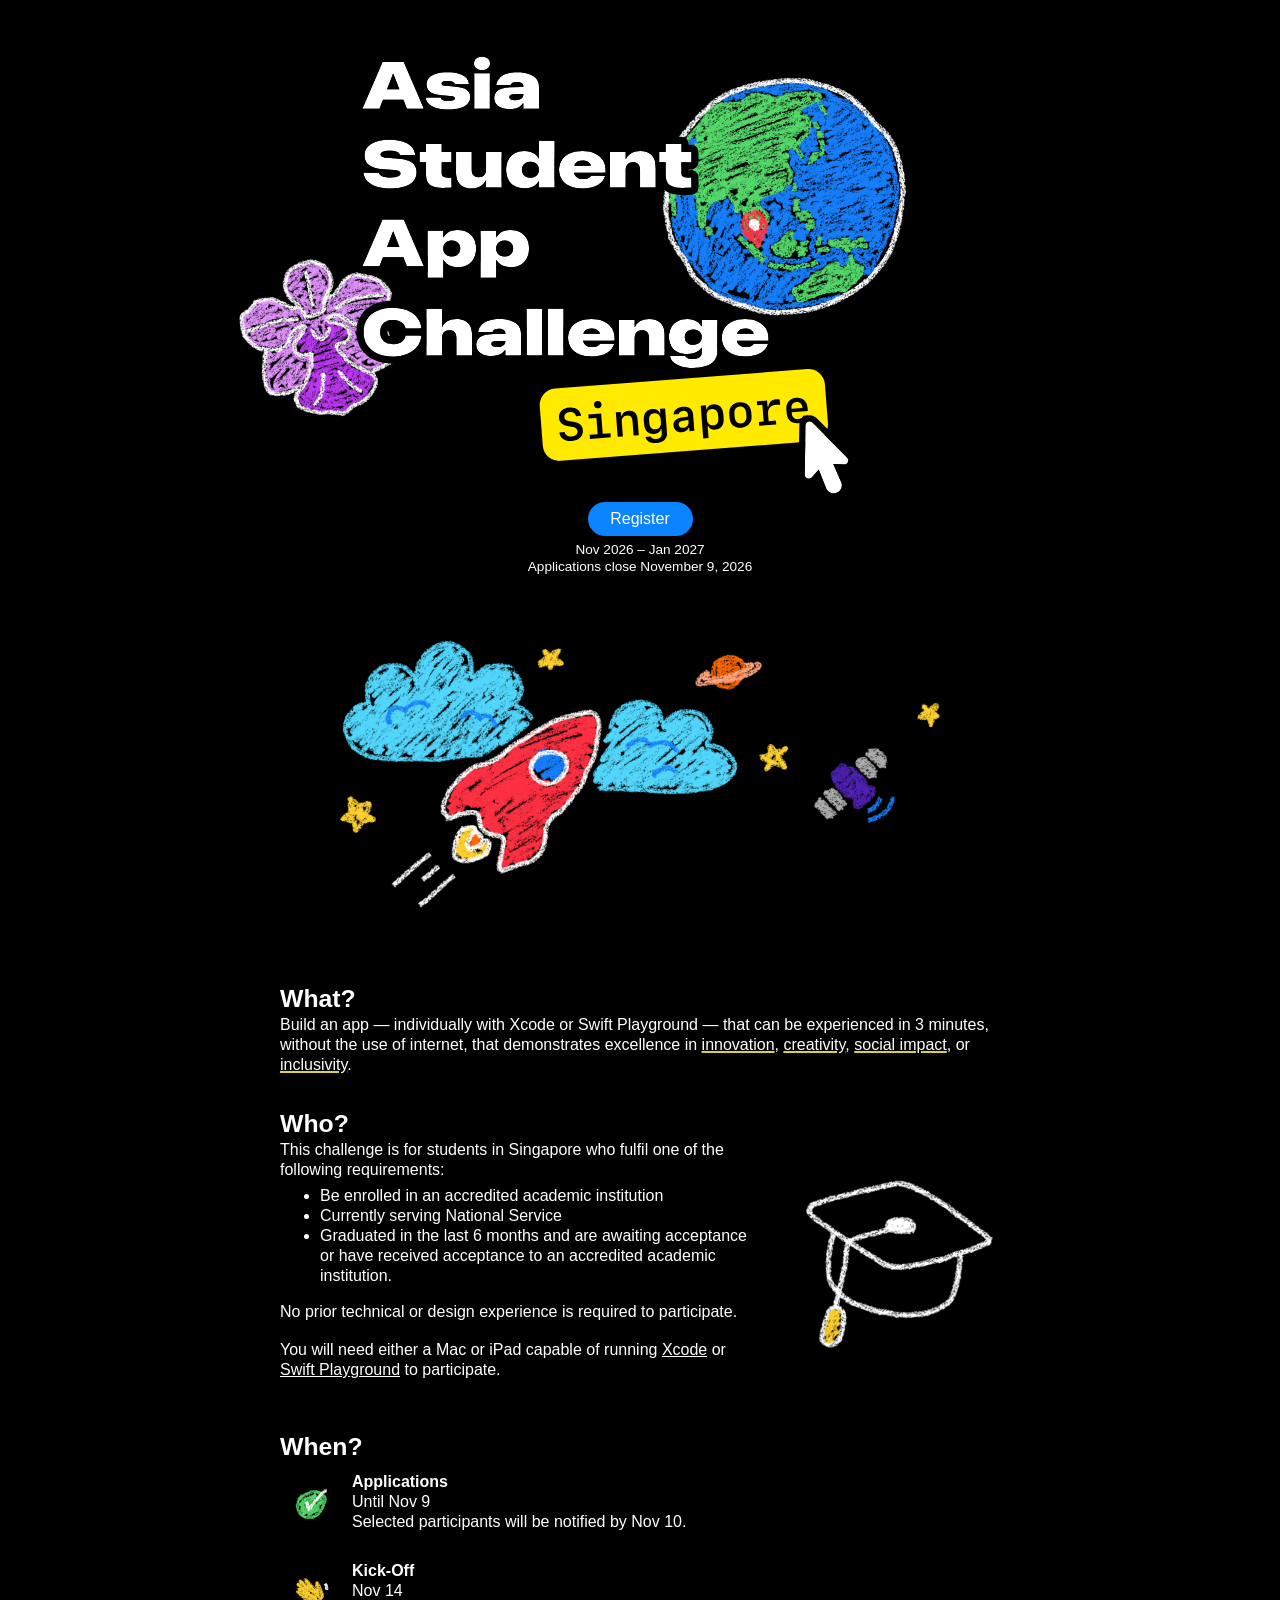
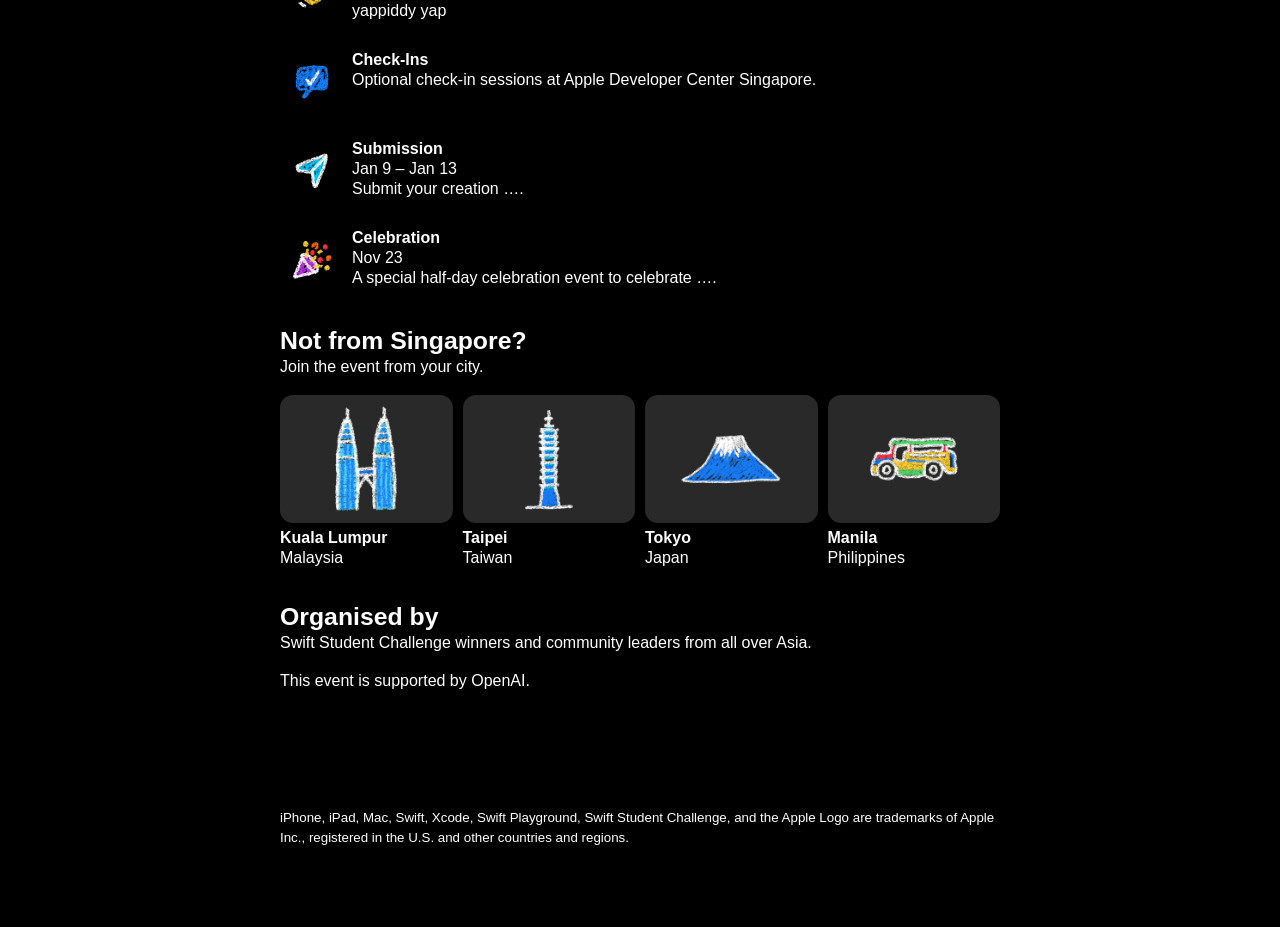
==== index.html @ daca62c1 "initial commit" ====
<!doctype html>
<html lang="en">
<head>
  <meta charset="utf-8">
  <meta name="viewport" content="width=device-width, initial-scale=1">
  <meta name="description" content="Asia Student App Challenge Singapore: Build an app and take part in a student app challenge.">
  <title>Asia Student App Challenge — Singapore</title>
  <link rel="stylesheet" href="styles.css">
</head>
<body>
  <header class="hero">
    <div class="hero-title">
      <img class="hero-accessory" src="assets/sg.orchid.png" alt="" aria-hidden="true">
      <img class="hero-globe" src="assets/sg.globe.png" alt="" aria-hidden="true">
      <img class="hero-logo" src="assets/sg.logo.svg" alt="Asia Student App Challenge (Singapore)">

    </div>

    <a class="register" href="#register">Register</a>
    <p class="dates">Nov 2026 – Jan 2027</p>
    <p class="dates">Applications close November 9, 2026</p>

    <img src="assets/ww.hero.rocket.png" width="100%" alt="" aria-hidden="true">
  </header>

  <main>
    <section aria-labelledby="what-heading">
      <h2 id="what-heading">What?</h2>
      <p>Build an app — individually with Xcode or Swift Playground — that can be experienced in 3 minutes, without the use of internet, that demonstrates excellence in <mark>innovation</mark>, <mark>creativity</mark>, <mark>social impact</mark>, or <mark>inclusivity</mark>.</p>
    </section>

    <section aria-labelledby="who-heading">
        <h2 id="who-heading">Who?</h2>

        <div class="who-content">
            <div class="who-text">
            <p>This challenge is for students in Singapore who fulfil one of the following requirements:</p>

            <ul>
                <li>Be enrolled in an accredited academic institution</li>
                <li>Currently serving National Service</li>
                <li>Graduated in the last 6 months and are awaiting acceptance or have received acceptance to an accredited academic institution.</li>
            </ul>

            <p>No prior technical or design experience is required to participate.</p>

            <p>You will need either a Mac or iPad capable of running <a href="https://developer.apple.com/xcode">Xcode</a> or <a href="https://developer.apple.com/swift-playground">Swift Playground</a> to participate.</p>
            </div>

            <div class="who-art" aria-hidden="true">
            <img class="who-graduation" src="assets/ww.graduationcap.png" alt="">
            </div>
        </div>
    </section>

    <section aria-labelledby="when-heading">
      <h2 id="when-heading">When?</h2>
      <ol class="timeline">
        <li>
          <img src="assets/ww.applications.png" alt="" aria-hidden="true">
          <div><h3>Applications</h3><p>Until Nov 9<br>Selected participants will be notified by Nov 10.</p></div>
        </li>
        <li>
          <img src="assets/ww.kickoff.png" alt="" aria-hidden="true">
          <div><h3>Kick-Off</h3><p>Nov 14<br>yappiddy yap</p></div>
        </li>
        <li>
          <img src="assets/ww.checkins.png" alt="" aria-hidden="true">
          <div><h3>Check-Ins</h3><p>Optional check-in sessions at Apple Developer Center Singapore.</p></div>
        </li>
        <li>
          <img src="assets/ww.submissions.png" alt="" aria-hidden="true">
          <div><h3>Submission</h3><p>Jan 9 – Jan 13<br>Submit your creation ….</p></div>
        </li>
        <li>
          <img src="assets/ww.celebration.png" alt="" aria-hidden="true">
          <div><h3>Celebration</h3><p>Nov 23<br>A special half-day celebration event to celebrate ….</p></div>
        </li>
      </ol>
    </section>

    <section aria-labelledby="cities-heading">
      <h2 id="cities-heading">Not from Singapore?</h2>
      <p>Join the event from your city.</p>
      <div class="cities">
        <article>
          <div class="city-image"><img src="assets/my.twintowers.png" alt="Illustration of the Petronas Twin Towers"></div>
          <h3>Kuala Lumpur</h3>
          <p>Malaysia</p>
        </article>
        <article>
          <div class="city-image"><img src="assets/tw.taipei101.png" alt="Illustration of Taipei 101"></div>
          <h3>Taipei</h3>
          <p>Taiwan</p>
        </article>
        <article>
          <div class="city-image"><img src="assets/jp.mtfuji.png" alt="Illustration of Mount Fuji"></div>
          <h3>Tokyo</h3>
          <p>Japan</p>
        </article>
        <article>
          <div class="city-image"><img src="assets/ph.jeepney.png" alt="Illustration of a Philippine jeepney"></div>
          <h3>Manila</h3>
          <p>Philippines</p>
        </article>
      </div>
    </section>

    <section aria-labelledby="organised-heading">
      <h2 id="organised-heading">Organised by</h2>
      <p>Swift Student Challenge winners and community leaders from all over Asia.</p>
      <p>This event is supported by OpenAI.</p>
    </section>
  </main>
  <footer>
    <main>
        <small>iPhone, iPad, Mac, Swift, Xcode, Swift Playground, Swift Student Challenge, and the Apple Logo are trademarks of Apple Inc., registered in the U.S. and other countries and regions.</small>
    </main>
  </footer>
</body>
</html>
---- styles.css ----
* {
  box-sizing: border-box;
}

html {
  background: #000;
  color-scheme: dark;
  font-family: -apple-system, BlinkMacSystemFont, Helvetica, Arial, sans-serif;
}

body {
  margin: 0;
  background: #000;
  color: #fff;
  font-size: 16px;
  line-height: 1.25;
}

a {
  color: inherit;
}

.hero,
main {
  width: min(100% - 48px, 560px);
  margin-inline: auto;
}

.hero {
  min-height: 600px;
  padding-top: 38px;
  text-align: center;
}

.hero-title {
  position: relative;
  width: 80%;
  aspect-ratio: 360 / 230;
  margin-inline: auto;
}

.hero-logo {
  position: absolute;
  z-index: 3;

  width: 100%;
  height: auto;

  left: 0;
  top: 0;
}

.hero-globe {
  position: absolute;
  z-index: 1;

  width: 50%;

  right: 0;
  top: 4%;

  transform: rotate(-8deg);
}

.hero-accessory {
  position: absolute;
  z-index: 2;

  width: 30%;

  left: -20%;
  bottom: -5%;

  transform: rotate(-15deg);
}

h1 {
  position: relative;
  z-index: 2;
  margin: 0;
  font-size: clamp(3rem, 13vw, 4.25rem);
  line-height: .98;
  letter-spacing: -.04em;
}

.region {
  position: absolute;
  z-index: 3;
  right: -45px;
  bottom: -43px;
  transform: rotate(-5deg);
}

.region span {
  display: block;
  padding: 7px 12px 5px;
  border-radius: 10px;
  background: #ffea00;
  color: #000;
  font: 700 1.75rem/1.05 ui-monospace, SFMono-Regular, Menlo, monospace;
}

.register {
  display: block;
  width: 105px;
  margin: 96px auto 6px;
  padding: 7px 12px;
  border-radius: 999px;
  background: #0a84ff;
  text-decoration: none;
}

.register:focus-visible {
  outline: 3px solid #fff;
  outline-offset: 4px;
}

.dates {
  margin: 0;
  font-size: .85rem;
}

.hero-art {
  position: relative;
  height: 225px;
  overflow: hidden;
}

section {
  position: relative;
  margin-bottom: 36px;
}

h2 {
  margin: 0 0 3px;
  font-size: 1.55rem;
  line-height: 1.05;
}

h3 {
  margin: 0;
  font-size: 1rem;
}

p {
  margin: 0 0 18px;
}

mark {
  padding: 0;
  background: transparent;
  color: #fff;
  text-decoration: underline;
  text-decoration-color: #d8d338;
  text-decoration-thickness: 2px;
}

ul {
  margin-top: -12px;
}

.section-art {
  position: absolute;
  right: 0;
}

.who-graduation {
  rotate: 10deg;
}

.timeline {
  margin: 12px 0 0;
  padding: 0;
  list-style: none;
}

.timeline li {
  display: grid;
  grid-template-columns: 64px 1fr;
  gap: 8px;
  align-items: start;
  margin-bottom: 25px;
}

.timeline img {
  width: 64px;
  height: 64px;
  object-fit: contain;
}

.timeline p,
.cities p {
  margin: 0;
}

.cities {
  display: grid;
  grid-template-columns: repeat(2, minmax(0, 1fr));
  gap: 14px 10px;
  margin-top: 10px;
}

.cities article {
  min-width: 0;
}

.city-image {
  display: grid;
  place-items: center;
  min-height: 128px;
  padding: 8px;
  border-radius: 13px;
  background: #292929;
}

.city-image img {
  display: block;
  max-width: 100%;
  height: 110px;
  object-fit: contain;
}

.cities h3 {
  margin-top: 5px;
}

.who-content {
  display: flex;
  align-items: center;
  gap: 2rem;
}

.who-text {
  flex: 1;
}

.who-art {
  flex: 0 0 30%;
}

.who-art img {
  display: block;
  width: 100%;
  height: auto;
}

@media (max-width: 430px) {
  .hero,
  main {
    width: min(100% - 32px, 560px);
  }

  .hero {
    min-height: 565px;
  }

  h1 {
    font-size: clamp(2.7rem, 13vw, 3.6rem);
  }

  .region {
    right: -20px;
  }

  .region span {
    font-size: 1.35rem;
  }
}

@media (min-width: 720px) {
  .hero,
  main {
    width: min(100% - 64px, 720px);
  }

  .cities {
    grid-template-columns: repeat(4, 1fr);
  }
}

@media (max-width: 600px) {
  .who-content {
    flex-direction: column;
    align-items: flex-start;
  }

  .who-art {
    width: 40%;
    align-self: center;
  }
}

/* footer */
footer {
  padding-top: 80px;
  padding-bottom: 80px;
  width: 100%;
  align-items: center;
}
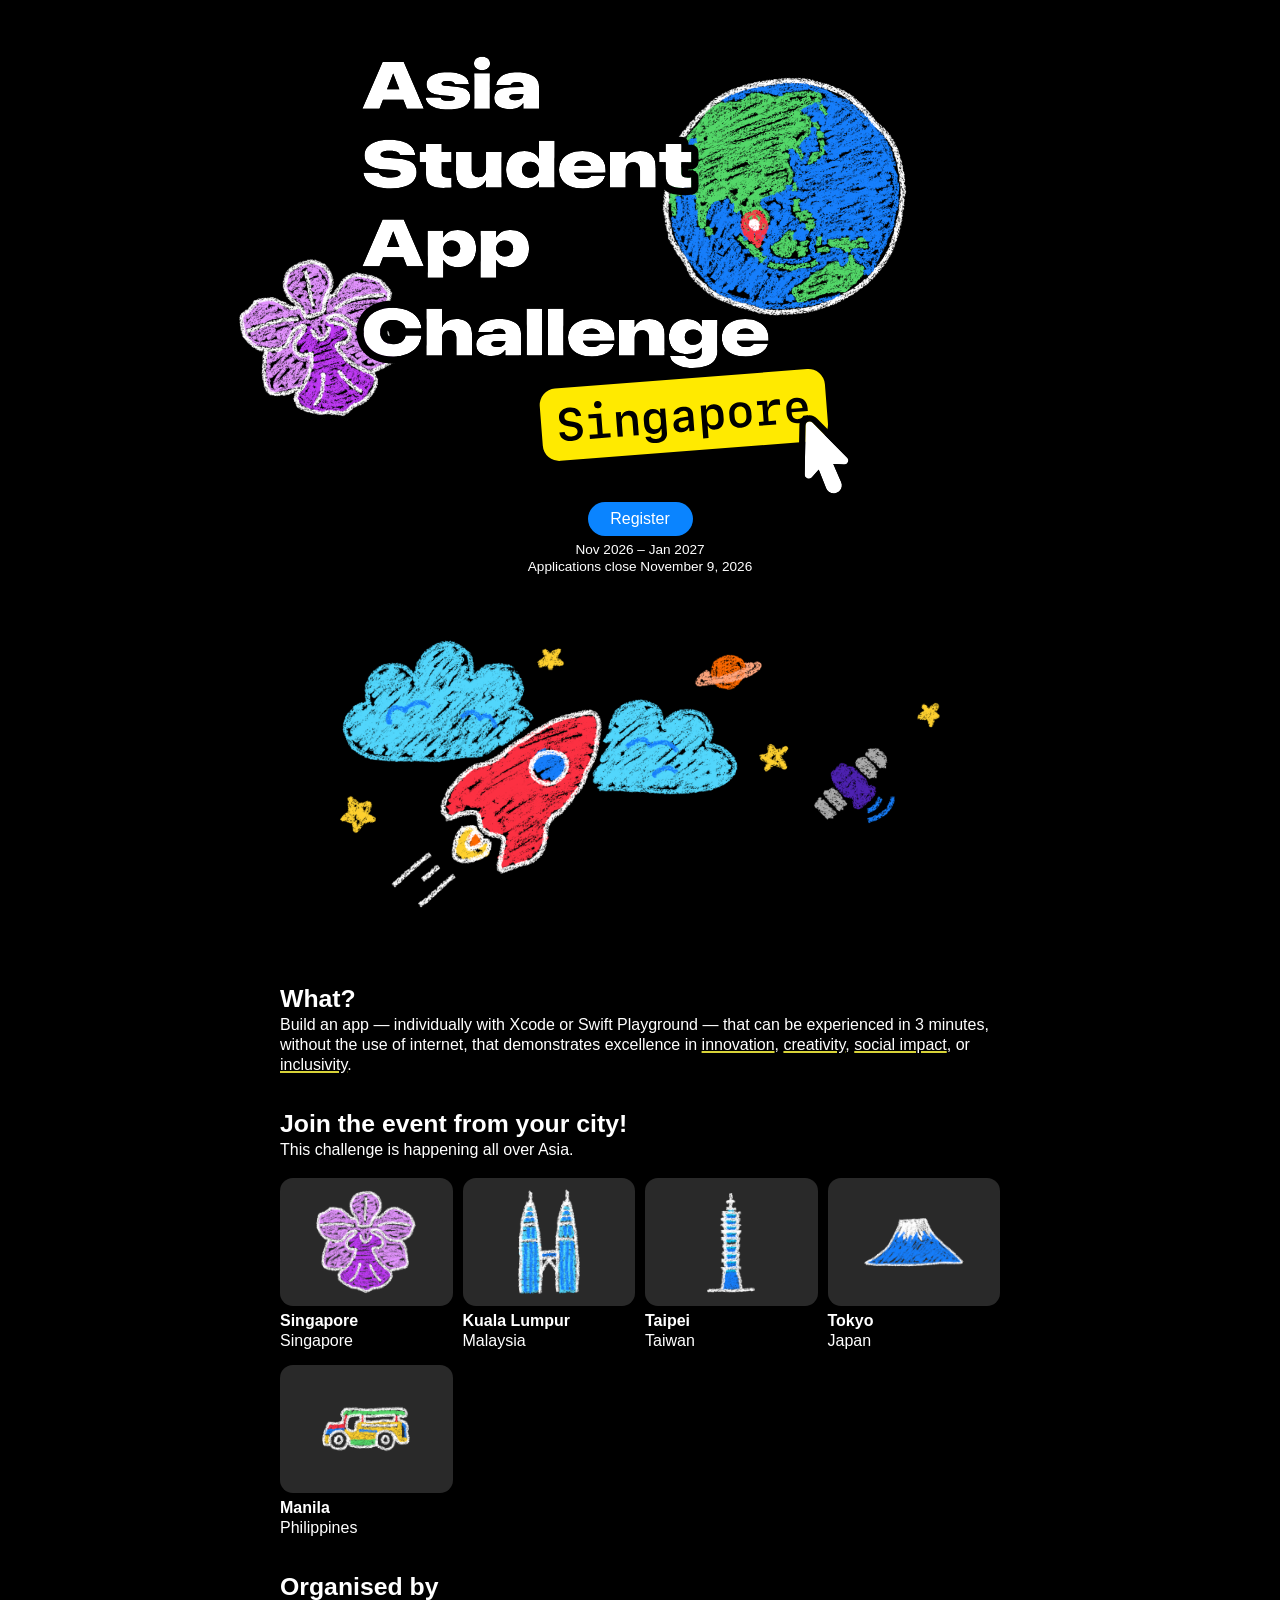
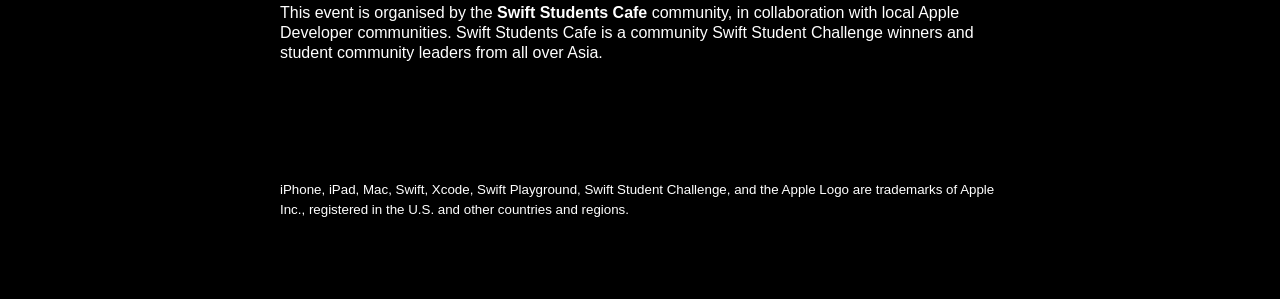
==== commit f77d03e3: "update home page" ====
--- a/index.html
+++ b/index.html
@@ -4,7 +4,7 @@
   <meta charset="utf-8">
   <meta name="viewport" content="width=device-width, initial-scale=1">
   <meta name="description" content="Asia Student App Challenge Singapore: Build an app and take part in a student app challenge.">
-  <title>Asia Student App Challenge — Singapore</title>
+  <title>Asia Student App Challenge</title>
   <link rel="stylesheet" href="styles.css">
 </head>
 <body>
@@ -29,60 +29,17 @@
       <p>Build an app — individually with Xcode or Swift Playground — that can be experienced in 3 minutes, without the use of internet, that demonstrates excellence in <mark>innovation</mark>, <mark>creativity</mark>, <mark>social impact</mark>, or <mark>inclusivity</mark>.</p>
     </section>
 
-    <section aria-labelledby="who-heading">
-        <h2 id="who-heading">Who?</h2>
-
-        <div class="who-content">
-            <div class="who-text">
-            <p>This challenge is for students in Singapore who fulfil one of the following requirements:</p>
-
-            <ul>
-                <li>Be enrolled in an accredited academic institution</li>
-                <li>Currently serving National Service</li>
-                <li>Graduated in the last 6 months and are awaiting acceptance or have received acceptance to an accredited academic institution.</li>
-            </ul>
-
-            <p>No prior technical or design experience is required to participate.</p>
-
-            <p>You will need either a Mac or iPad capable of running <a href="https://developer.apple.com/xcode">Xcode</a> or <a href="https://developer.apple.com/swift-playground">Swift Playground</a> to participate.</p>
-            </div>
-
-            <div class="who-art" aria-hidden="true">
-            <img class="who-graduation" src="assets/ww.graduationcap.png" alt="">
-            </div>
-        </div>
-    </section>
-
-    <section aria-labelledby="when-heading">
-      <h2 id="when-heading">When?</h2>
-      <ol class="timeline">
-        <li>
-          <img src="assets/ww.applications.png" alt="" aria-hidden="true">
-          <div><h3>Applications</h3><p>Until Nov 9<br>Selected participants will be notified by Nov 10.</p></div>
-        </li>
-        <li>
-          <img src="assets/ww.kickoff.png" alt="" aria-hidden="true">
-          <div><h3>Kick-Off</h3><p>Nov 14<br>yappiddy yap</p></div>
-        </li>
-        <li>
-          <img src="assets/ww.checkins.png" alt="" aria-hidden="true">
-          <div><h3>Check-Ins</h3><p>Optional check-in sessions at Apple Developer Center Singapore.</p></div>
-        </li>
-        <li>
-          <img src="assets/ww.submissions.png" alt="" aria-hidden="true">
-          <div><h3>Submission</h3><p>Jan 9 – Jan 13<br>Submit your creation ….</p></div>
-        </li>
-        <li>
-          <img src="assets/ww.celebration.png" alt="" aria-hidden="true">
-          <div><h3>Celebration</h3><p>Nov 23<br>A special half-day celebration event to celebrate ….</p></div>
-        </li>
-      </ol>
-    </section>
-
     <section aria-labelledby="cities-heading">
-      <h2 id="cities-heading">Not from Singapore?</h2>
-      <p>Join the event from your city.</p>
+      <h2 id="cities-heading">Join the event from your city!</h2>
+      <p>This challenge is happening all over Asia.</p>
       <div class="cities">
+        <a href="sg/">
+            <article>
+                <div class="city-image"><img src="assets/sg.orchid.png" alt="Illustration of the Vanda Miss Joakim"></div>
+                <h3>Singapore</h3>
+                <p>Singapore</p>
+            </article>
+        </a>
         <article>
           <div class="city-image"><img src="assets/my.twintowers.png" alt="Illustration of the Petronas Twin Towers"></div>
           <h3>Kuala Lumpur</h3>
@@ -108,8 +65,7 @@
 
     <section aria-labelledby="organised-heading">
       <h2 id="organised-heading">Organised by</h2>
-      <p>Swift Student Challenge winners and community leaders from all over Asia.</p>
-      <p>This event is supported by OpenAI.</p>
+      <p>This event is organised by the <b>Swift Students Cafe</b> community, in collaboration with local Apple Developer communities. Swift Students Cafe is a community Swift Student Challenge winners and student community leaders from all over Asia.</p>
     </section>
   </main>
   <footer>
--- a/styles.css
+++ b/styles.css
@@ -193,6 +193,10 @@
   margin: 0;
 }
 
+.cities > a {
+  text-decoration: none;
+}
+
 .cities {
   display: grid;
   grid-template-columns: repeat(2, minmax(0, 1fr));
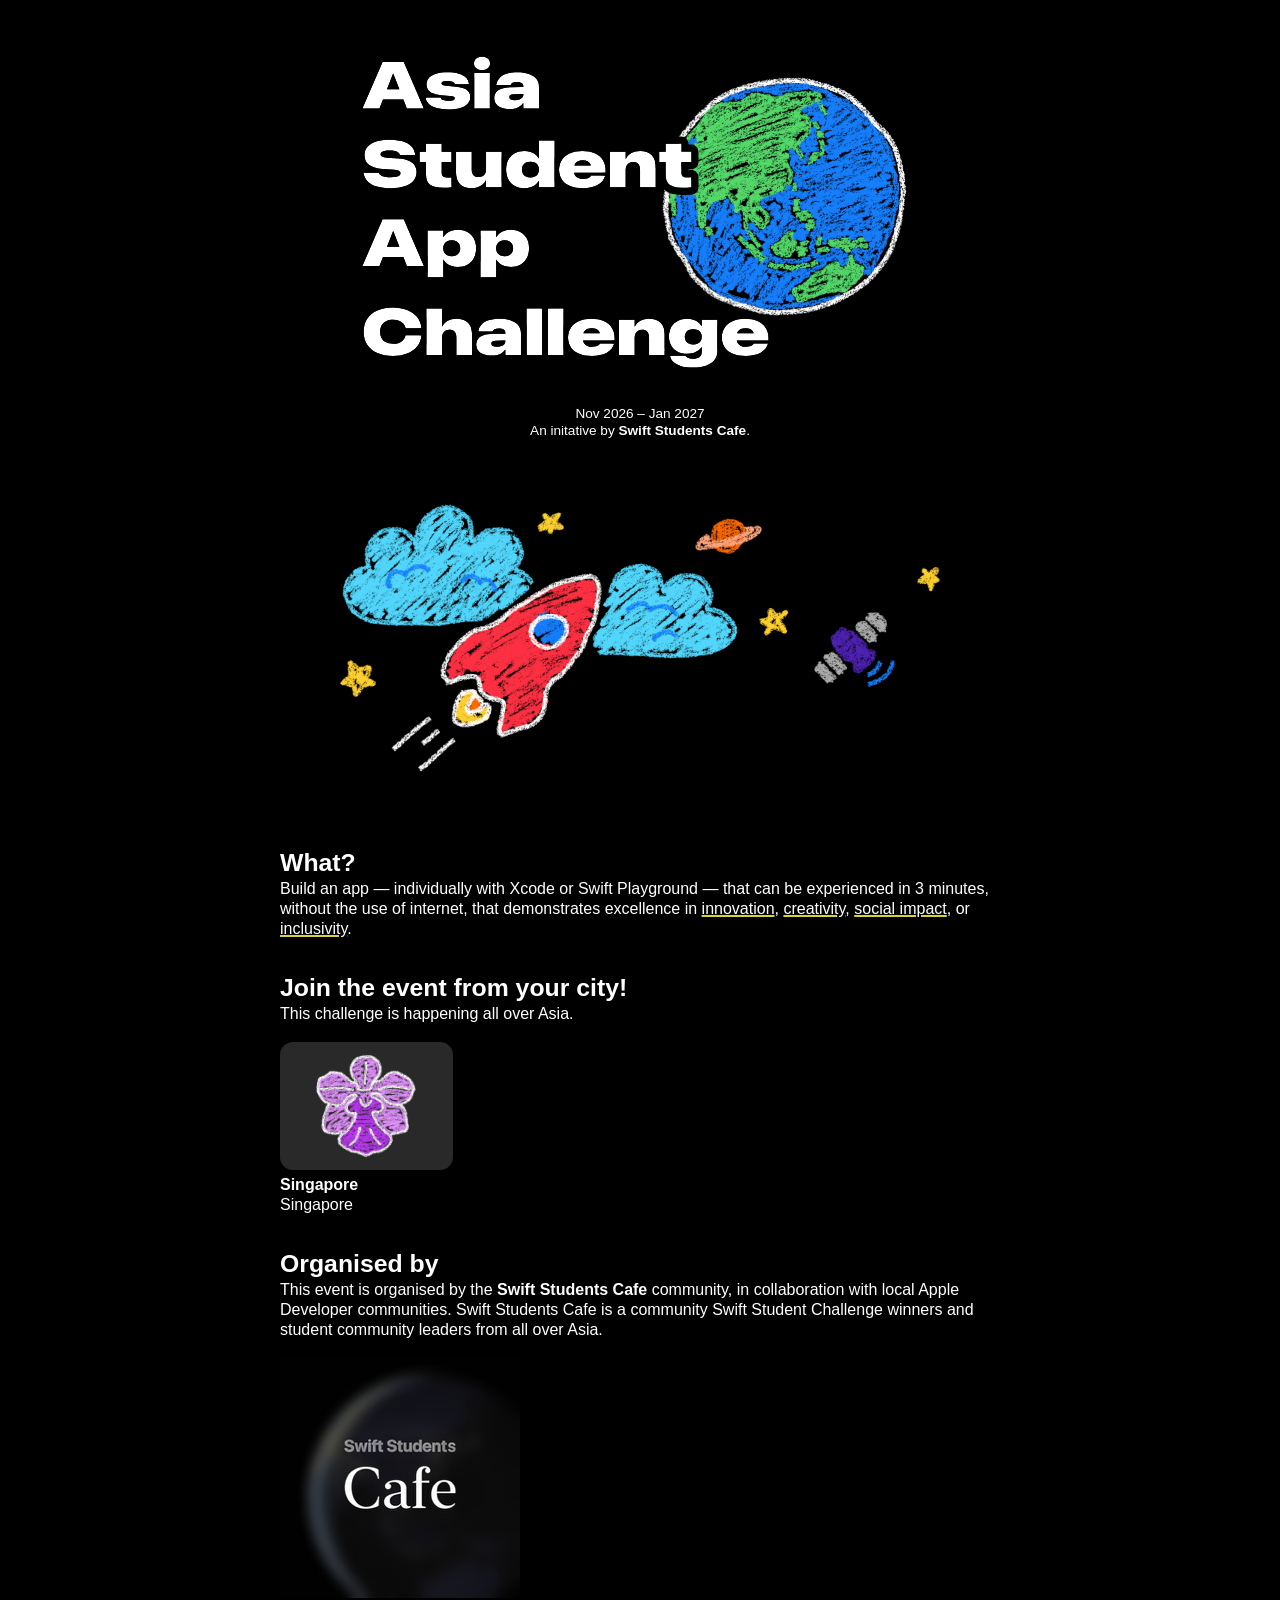
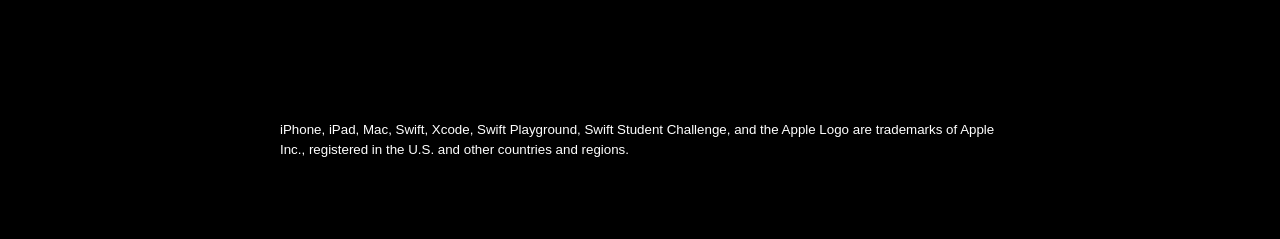
==== commit 76506aa7: "feat: fix home page" ====
--- a/index.html
+++ b/index.html
@@ -10,15 +10,13 @@
 <body>
   <header class="hero">
     <div class="hero-title">
-      <img class="hero-accessory" src="assets/sg.orchid.png" alt="" aria-hidden="true">
-      <img class="hero-globe" src="assets/sg.globe.png" alt="" aria-hidden="true">
-      <img class="hero-logo" src="assets/sg.logo.svg" alt="Asia Student App Challenge (Singapore)">
+      <img class="hero-globe" src="assets/ww.globe.png" alt="" aria-hidden="true">
+      <img class="hero-logo" src="assets/ww.logo.svg" alt="Asia Student App Challenge (Singapore)">
 
     </div>
 
-    <a class="register" href="#register">Register</a>
     <p class="dates">Nov 2026 – Jan 2027</p>
-    <p class="dates">Applications close November 9, 2026</p>
+    <p class="dates">An initative by <b>Swift Students Cafe</b>.</p>
 
     <img src="assets/ww.hero.rocket.png" width="100%" alt="" aria-hidden="true">
   </header>
@@ -40,7 +38,7 @@
                 <p>Singapore</p>
             </article>
         </a>
-        <article>
+        <!-- <article>
           <div class="city-image"><img src="assets/my.twintowers.png" alt="Illustration of the Petronas Twin Towers"></div>
           <h3>Kuala Lumpur</h3>
           <p>Malaysia</p>
@@ -59,13 +57,14 @@
           <div class="city-image"><img src="assets/ph.jeepney.png" alt="Illustration of a Philippine jeepney"></div>
           <h3>Manila</h3>
           <p>Philippines</p>
-        </article>
+        </article> -->
       </div>
     </section>
 
     <section aria-labelledby="organised-heading">
       <h2 id="organised-heading">Organised by</h2>
       <p>This event is organised by the <b>Swift Students Cafe</b> community, in collaboration with local Apple Developer communities. Swift Students Cafe is a community Swift Student Challenge winners and student community leaders from all over Asia.</p>
+      <img src="assets/ww.logo.sscafe.png" alt="Swift Students Cafe">
     </section>
   </main>
   <footer>
--- a/styles.css
+++ b/styles.css
@@ -208,6 +208,39 @@
   min-width: 0;
 }
 
+.cities-scroll {
+  display: flex;
+  flex-wrap: nowrap;
+  gap: 10px;
+  margin-top: 10px;
+
+  overflow-x: auto;
+  width: 100%;
+
+  scrollbar-width: none; /* Firefox */
+  -ms-overflow-style: none; /* Older Edge/IE */
+}
+
+.cities-scroll::-webkit-scrollbar {
+  display: none; /* Safari + Chrome */
+}
+
+.cities-scroll > * {
+  flex: 0 0 auto;
+}
+
+.cities-scroll p {
+  margin: 0;
+}
+
+.cities-scroll > a {
+  text-decoration: none;
+}
+
+.cities-scroll article {
+  min-width: 200px;
+}
+
 .city-image {
   display: grid;
   place-items: center;
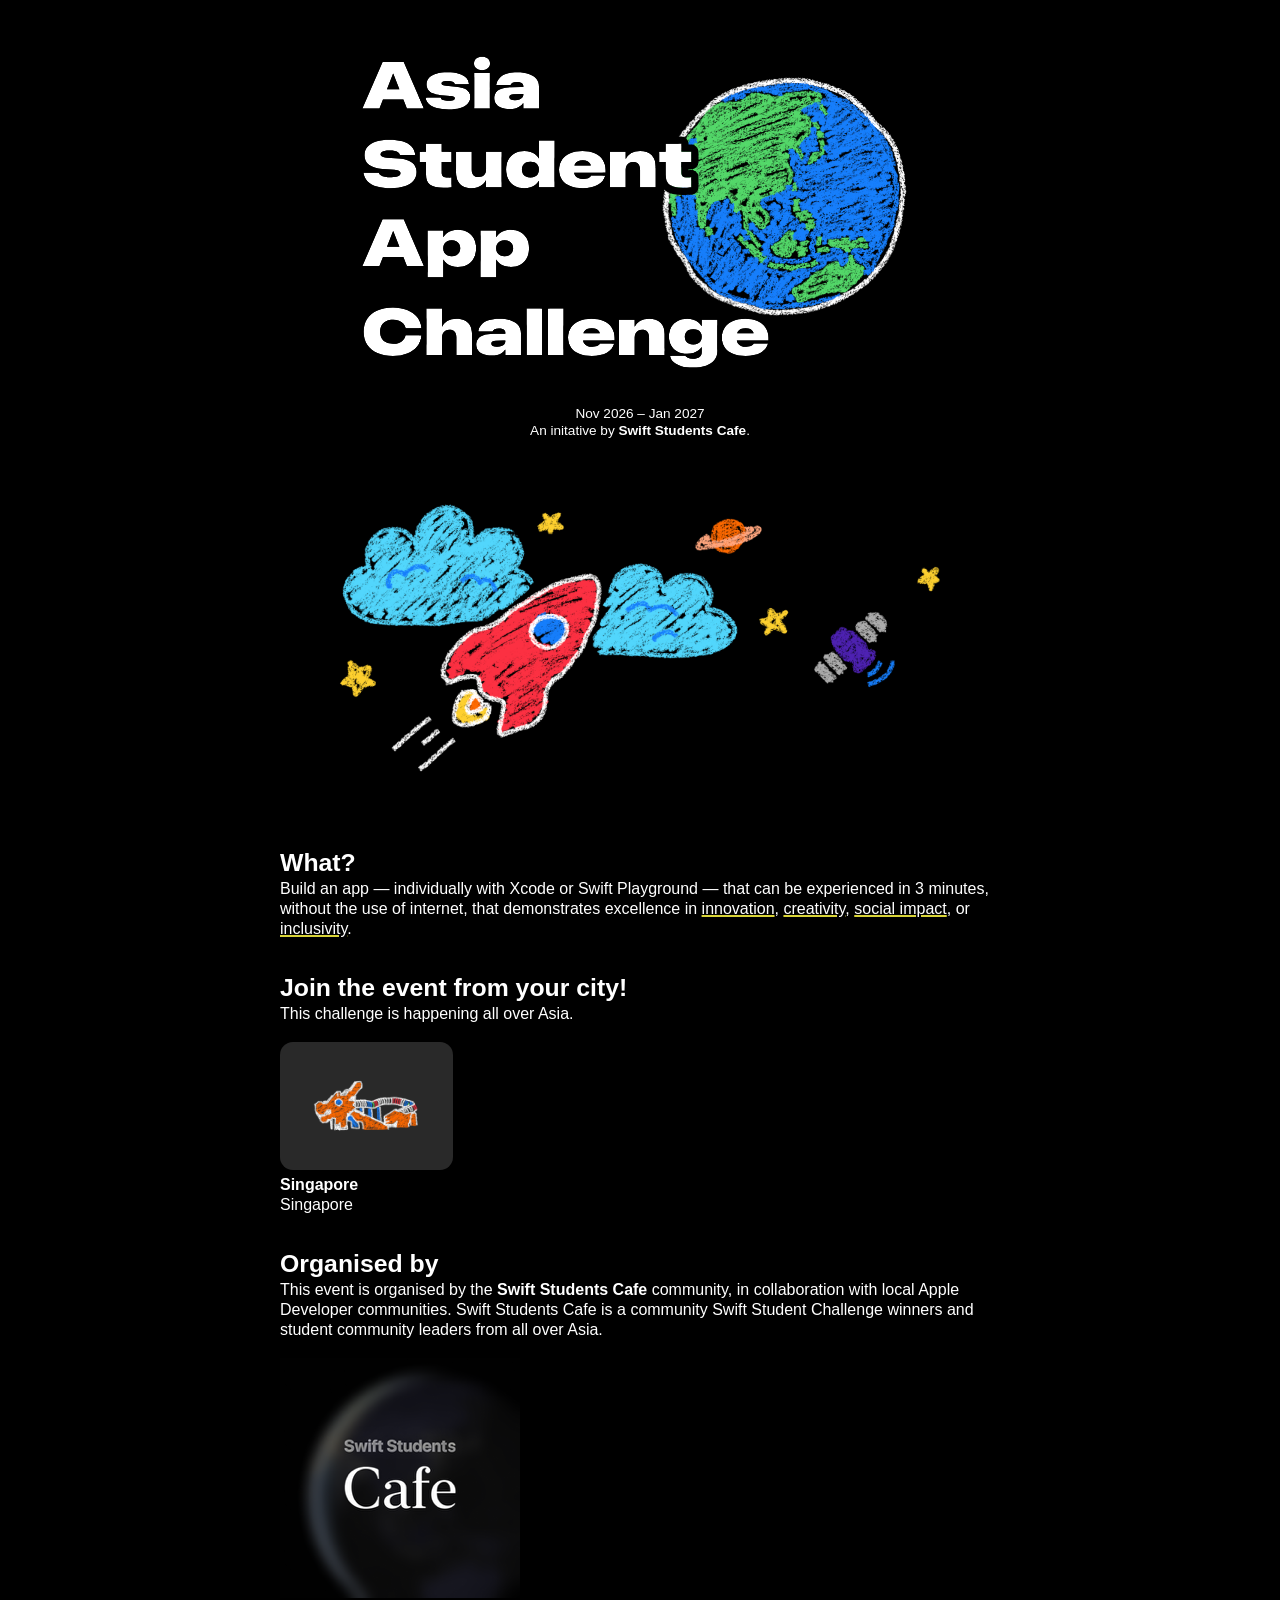
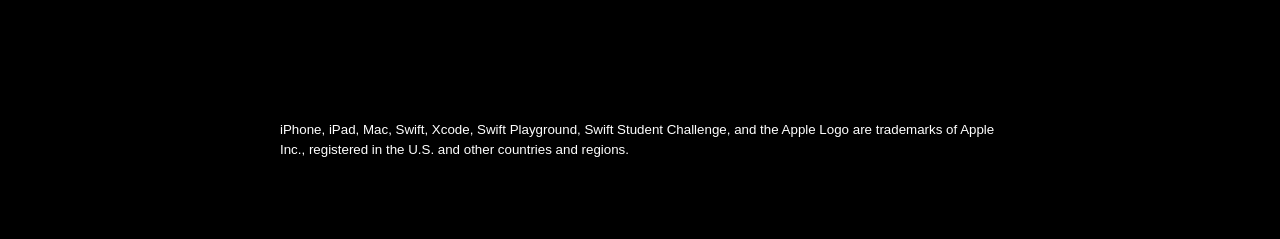
==== commit 389dba6f: "feat: add dragon playground" ====
--- a/index.html
+++ b/index.html
@@ -33,7 +33,7 @@
       <div class="cities">
         <a href="sg/">
             <article>
-                <div class="city-image"><img src="assets/sg.orchid.png" alt="Illustration of the Vanda Miss Joakim"></div>
+                <div class="city-image"><img src="assets/sg.dragonplayground.png" alt="Illustration of the iconic Dragon Playground in Singapore."></div>
                 <h3>Singapore</h3>
                 <p>Singapore</p>
             </article>
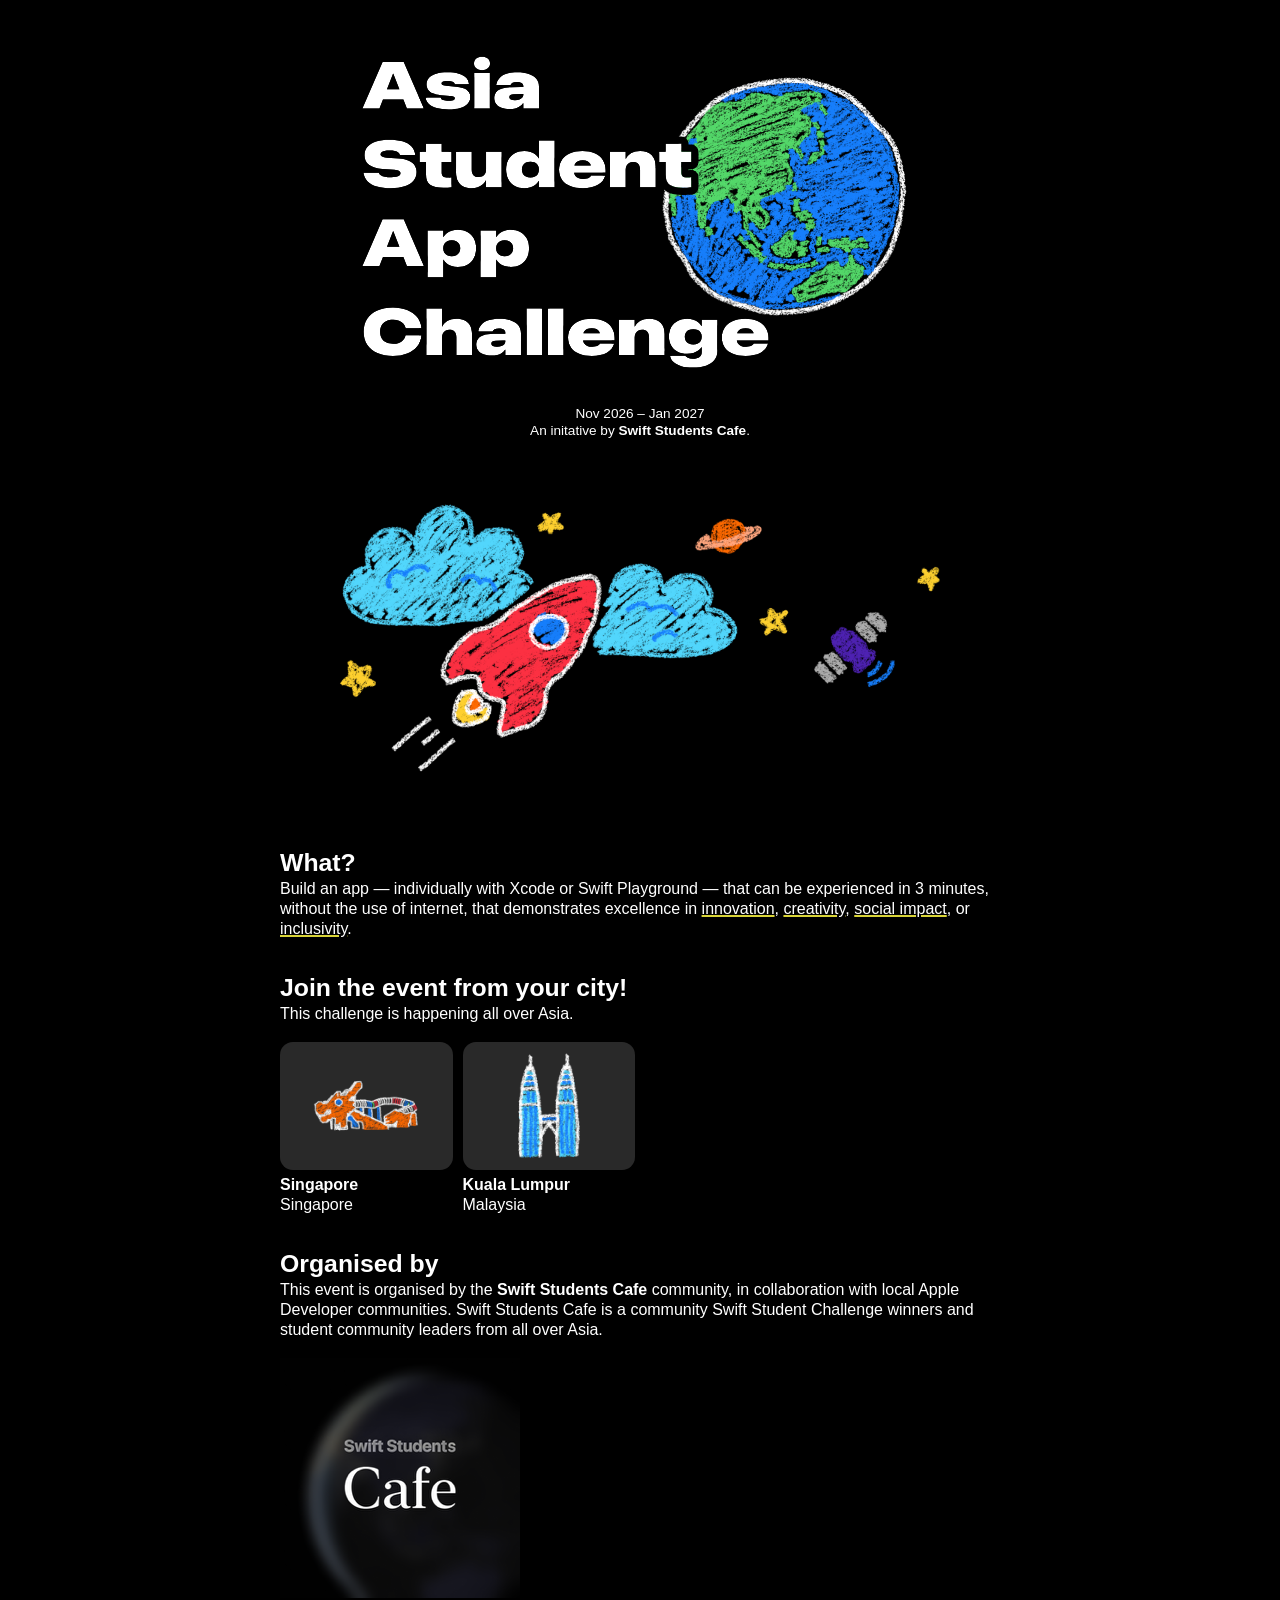
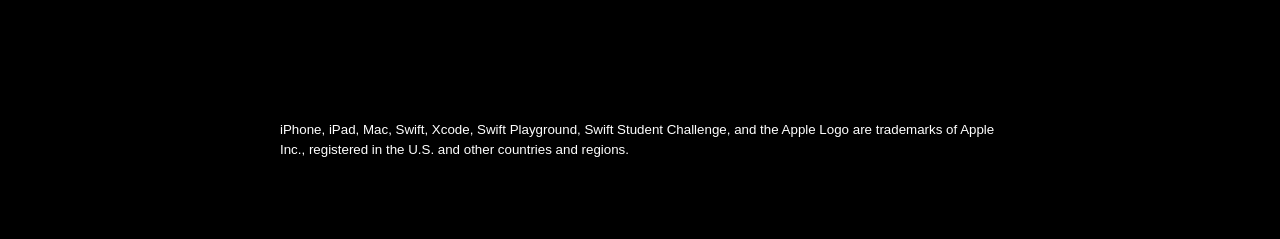
==== commit c8949473: "feat: link malaysia from main page Co-Authored-By: Claude Opus 5.5 <noreply@anthropic.com>" ====
--- a/index.html
+++ b/index.html
@@ -38,12 +38,14 @@
                 <p>Singapore</p>
             </article>
         </a>
+        <a href="my/">
+            <article>
+                <div class="city-image"><img src="assets/my.twintowers.png" alt="Illustration of the Petronas Twin Towers"></div>
+                <h3>Kuala Lumpur</h3>
+                <p>Malaysia</p>
+            </article>
+        </a>
         <!-- <article>
-          <div class="city-image"><img src="assets/my.twintowers.png" alt="Illustration of the Petronas Twin Towers"></div>
-          <h3>Kuala Lumpur</h3>
-          <p>Malaysia</p>
-        </article>
-        <article>
           <div class="city-image"><img src="assets/tw.taipei101.png" alt="Illustration of Taipei 101"></div>
           <h3>Taipei</h3>
           <p>Taiwan</p>
--- a/styles.css
+++ b/styles.css
@@ -333,4 +333,13 @@
   padding-bottom: 80px;
   width: 100%;
   align-items: center;
-}+}
+
+/* disable long-press to save images (iOS callout, Android context menu) */
+.no-image-save img {
+  -webkit-touch-callout: none;
+  -webkit-user-select: none;
+  user-select: none;
+  -webkit-user-drag: none;
+  pointer-events: none;
+}
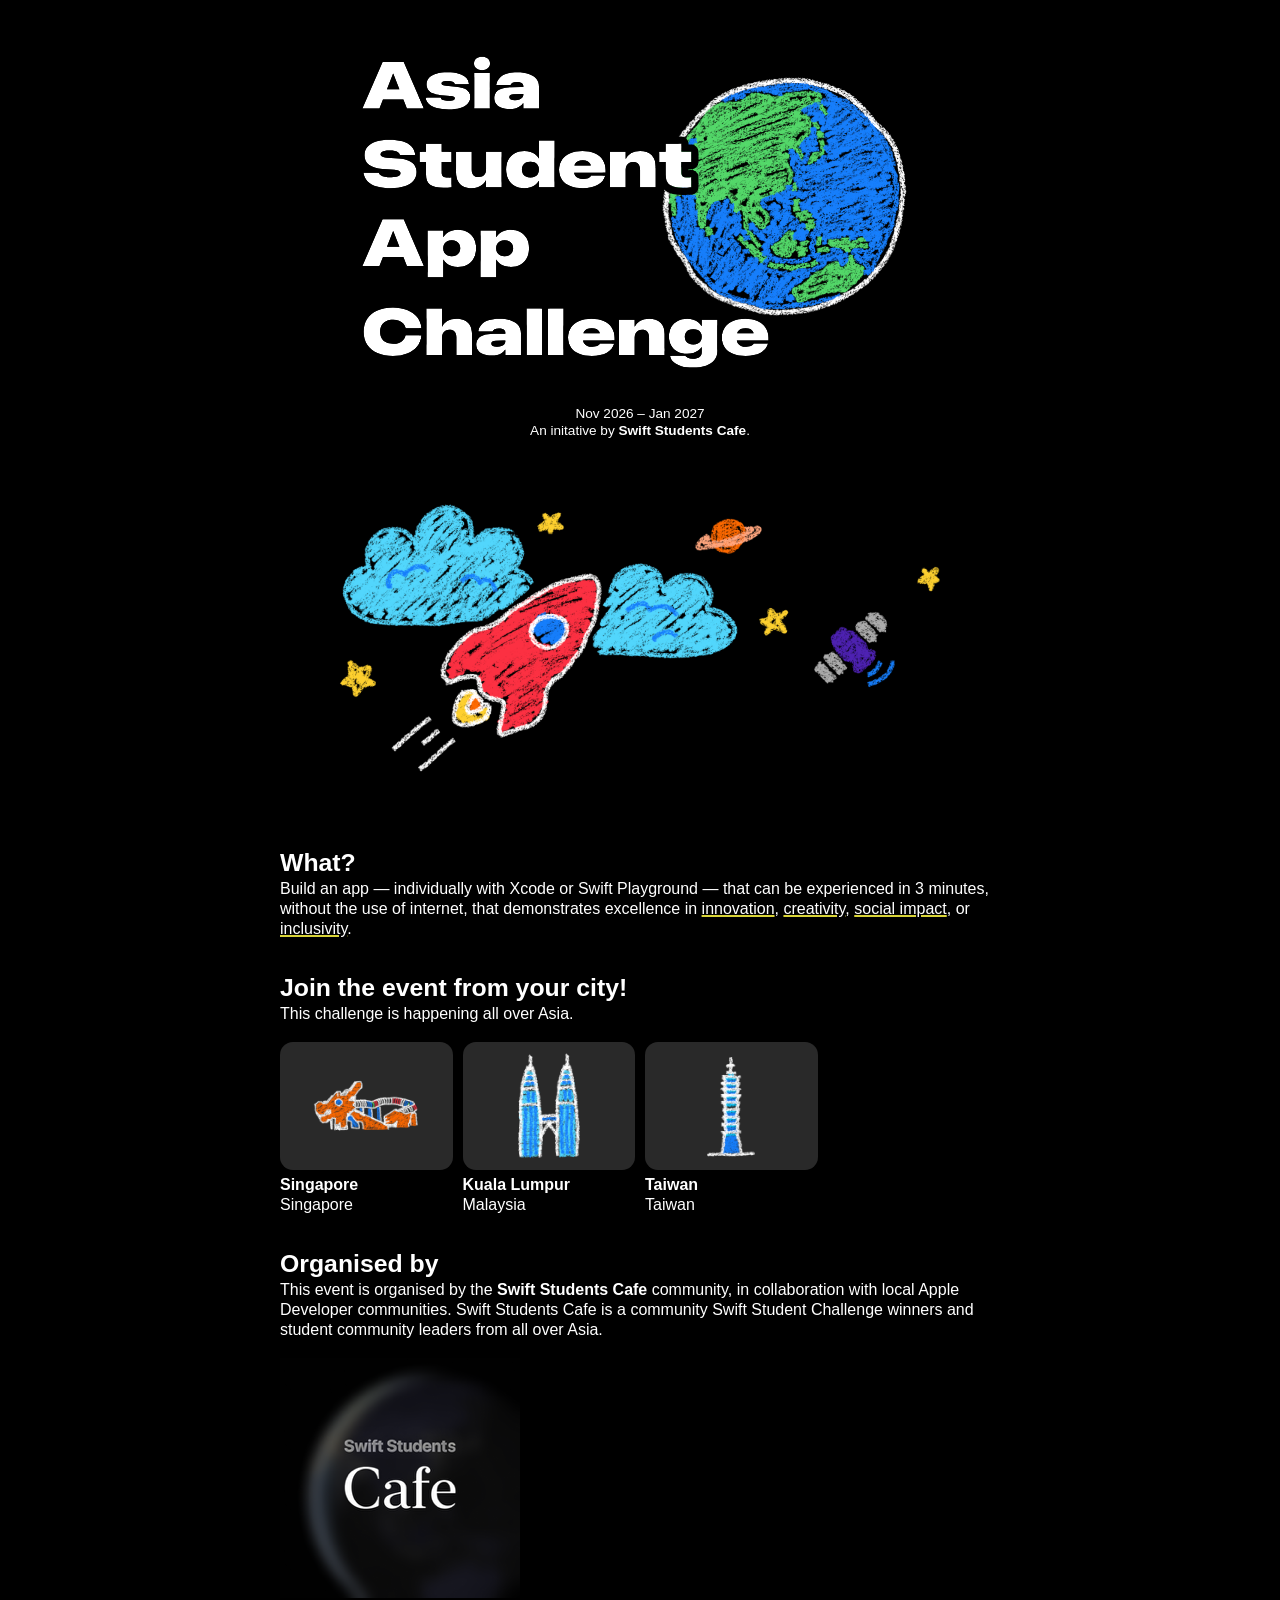
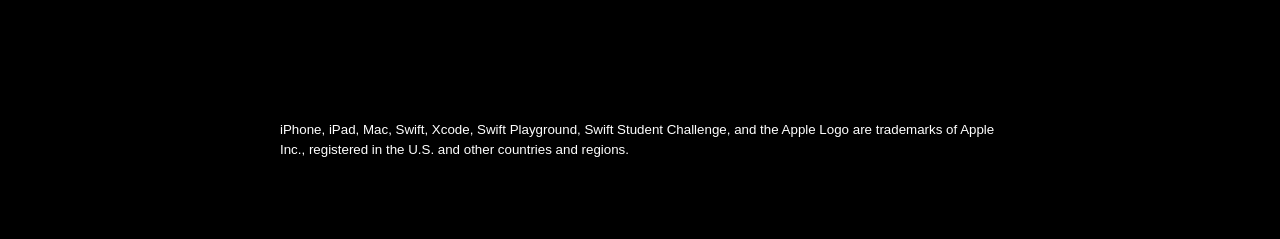
==== commit 60563b8b: "feat: link tw from root page Co-Authored-By: Claude Opus 5.5 <noreply@anthropic.com>" ====
--- a/index.html
+++ b/index.html
@@ -45,12 +45,14 @@
                 <p>Malaysia</p>
             </article>
         </a>
+        <a href="tw/">
+            <article>
+                <div class="city-image"><img src="assets/tw.taipei101.png" alt="Illustration of Taipei 101"></div>
+                <h3>Taiwan</h3>
+                <p>Taiwan</p>
+            </article>
+        </a>
         <!-- <article>
-          <div class="city-image"><img src="assets/tw.taipei101.png" alt="Illustration of Taipei 101"></div>
-          <h3>Taipei</h3>
-          <p>Taiwan</p>
-        </article>
-        <article>
           <div class="city-image"><img src="assets/jp.mtfuji.png" alt="Illustration of Mount Fuji"></div>
           <h3>Tokyo</h3>
           <p>Japan</p>
